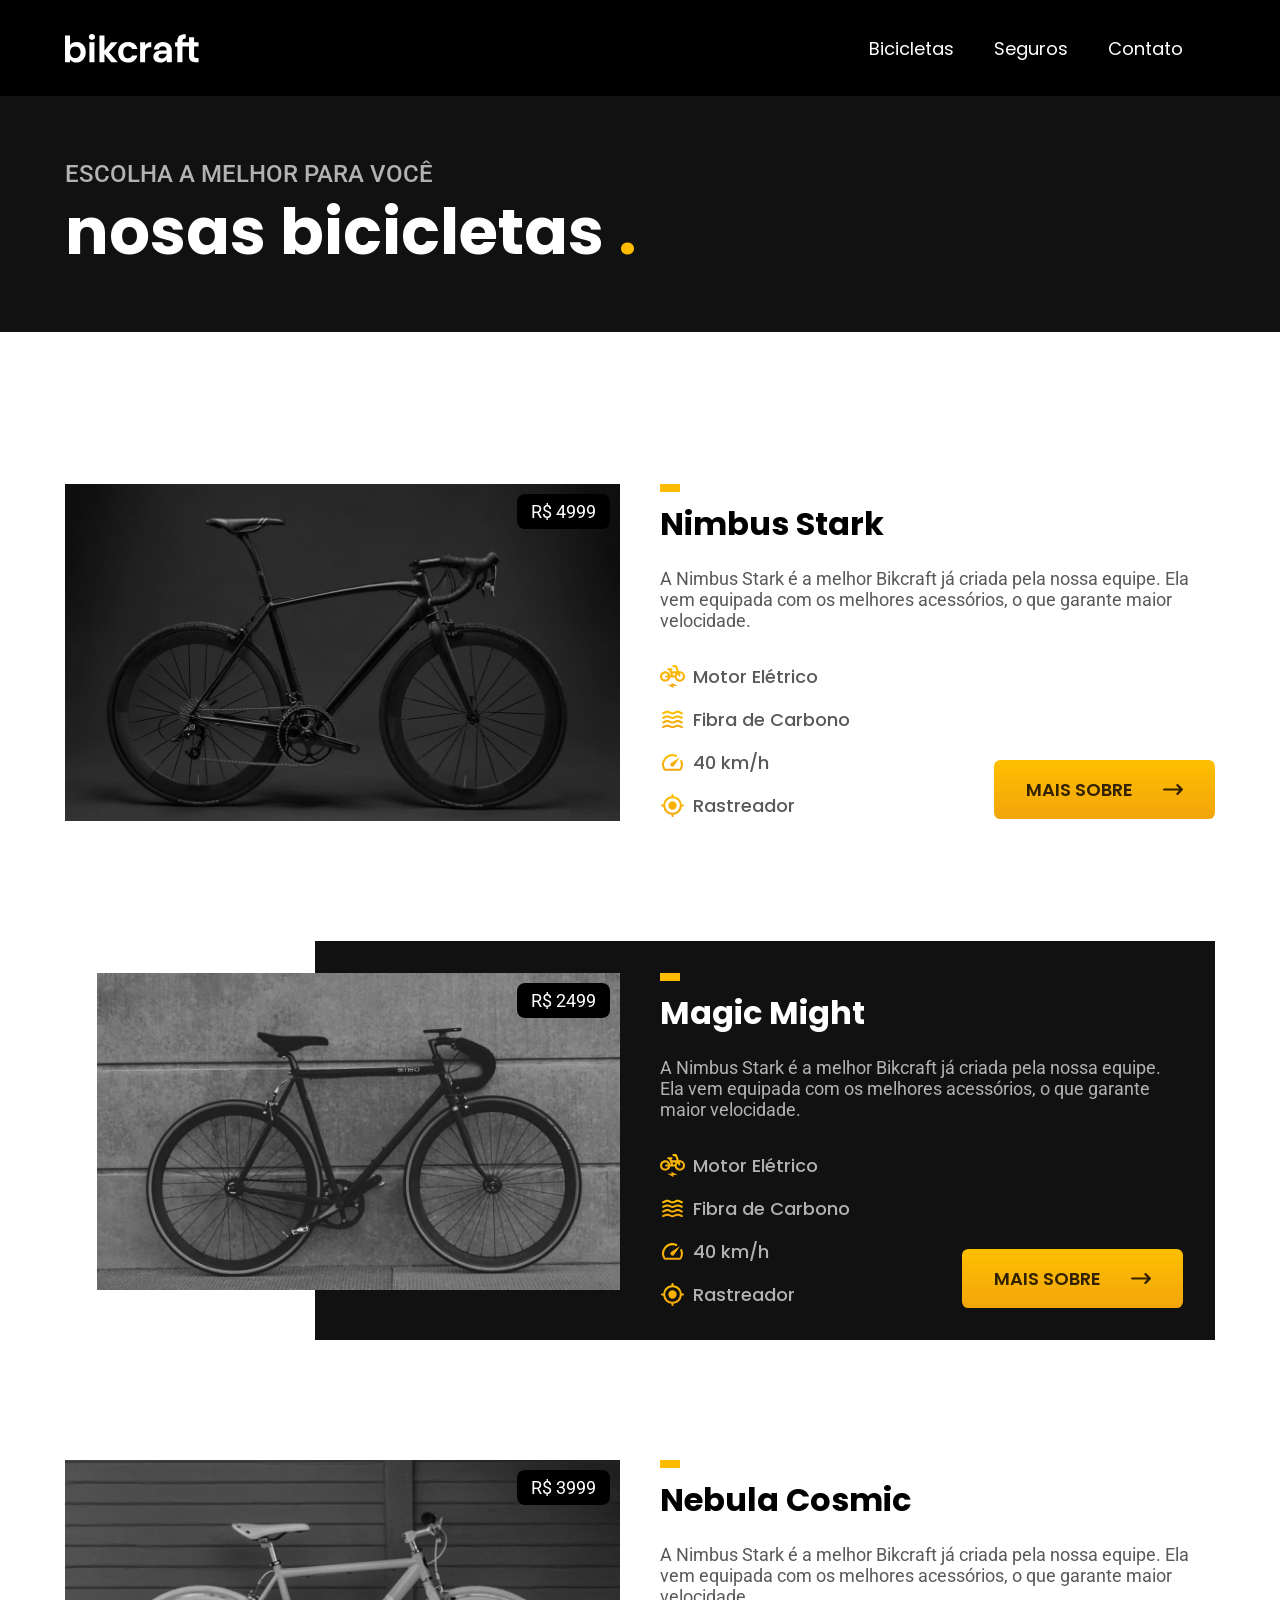
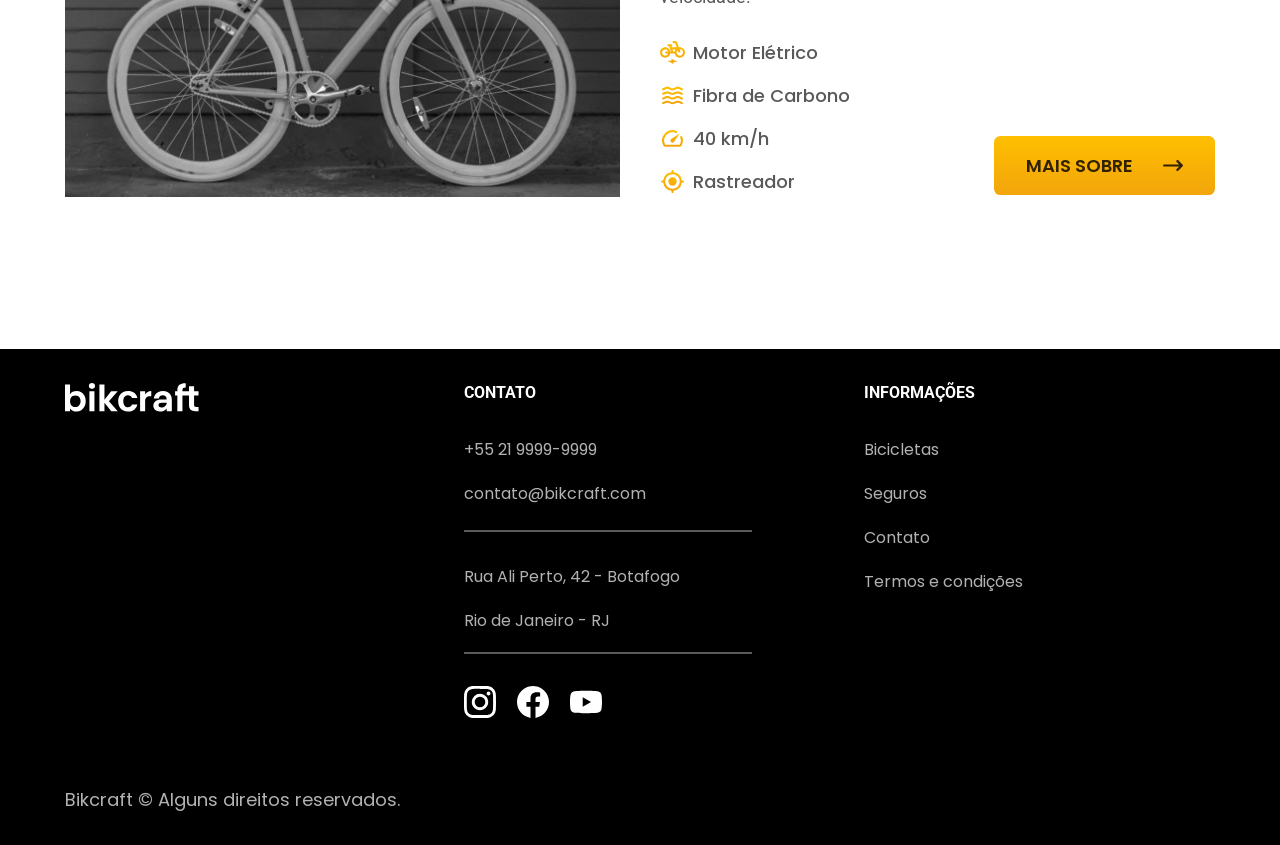
==== bicicletasHtml/bicicletas.html @ 87dbaba5 "pagina html bicicletas concluida" ====
<!DOCTYPE html>
<html lang="pt-br">

<head>
  <meta charset="UTF-8">
  <meta name="description" content="Bicicletas elétricas de alta precisão e qualidade, feitas sob medida para o cliente. Explore o mundo na sua velocidade com a Bikcraft.">
  <link rel="stylesheet" href="../css/style.css">
  <link rel="icon" href="../img/icones/eletrica.svg" type="image/SVG+XML">
  <meta name="viewport" content="width=device-width, initial-scale=1.0">
  <link rel="preconnect" href="https://fonts.googleapis.com">
  <link rel="preconnect" href="https://fonts.gstatic.com" crossorigin>
  <link href="https://fonts.googleapis.com/css2?family=Poppins:ital,wght@0,100;0,200;0,300;0,400;0,500;0,600;0,700;0,800;0,900;1,100;1,200;1,300;1,400;1,500;1,600;1,700;1,800;1,900&family=Roboto:ital,wght@0,100..900;1,100..900&display=swap" rel="stylesheet">
  <link href="https://fonts.googleapis.com/css2?family=Merriweather:ital,opsz,wght@0,18..144,300..900;1,18..144,300..900&display=swap" rel="stylesheet">
  <title>Bikcraft - Bicicletas</title>
</head>

<body>
  <header class="header-principal bg-dark">
    <div class="header-container  container">

      <a href="../index.html">
        <img src="../img/bikcraft.svg" alt="Logo bikcraft">
      </a>
      <nav aria-label="navegação primária">
        <ul class="lista-navegacao font-primaria">
          <li><a class="font-1-m" href="#">Bicicletas</a></li>
          <li><a class="font-1-m" href="#">Seguros</a></li>
          <li><a class="font-1-m" href="#">Contato</a></li>
        </ul>
      </nav>
    </div>
  </header>
  <main class="bg-dark-02">
    <div class="container nossas-bicicletas">
      <p class="uppercase c-5 font-secundaria font-2-l-b  mb-2">Escolha a melhor para você</p>
      <h1 class="font-1-xxl font-primaria c-w">nosas bicicletas <span class="detalhe-dot">.</span></h1>
    </div>
  </main>
  <section class="container">
    <ul class="lista-bikcrafts-bicicletas mb-12">
      <li>
        <div class="img-bicicletas-bikcraft">

          <img src="../img/bicicletas/nimbus.jpg" alt="Bikcraft nimbus">
          <span class="font-secundaria font-2-m preco-bicicletas c-w">R$ 4999</span>
        </div>
        <div class="conteudo-bicicletas">
          <h2 class="font-1-xl font-primaria mb-5">Nimbus Stark</h2>
          <p class="font-2-m c-8 font-secundaria mb-7">

            A Nimbus Stark é a melhor Bikcraft já criada pela nossa equipe. Ela vem equipada com os melhores acessórios, o que garante maior velocidade.
          </p>

          <ul class="c-8 font-1-m font-primaria lista-bicicletas-atributo">
            <div>
              <li class="eletrico-lista-img">Motor Elétrico</li>
              <li class="fibra-lista-img">Fibra de Carbono</li>
              <li class="velocidade-lista-img">40 km/h</li>
              <li class="rastreador-lista-img">Rastreador</li>
            </div>
            <a href="" class="btn-principal font-primaria uppercase btn-img-seta">Mais sobre</a>
          </ul>
        </div>
      </li>
    </ul>
    <ul class="lista-bikcrafts-bicicletas mb-12 box-shadow-bicicleta">
      <li>
        <div class="img-bicicletas-bikcraft">

          <img src="../img/bicicletas/magic.jpg" alt="Bikcraft magic might">
          <span class="font-secundaria font-2-m preco-bicicletas c-w">R$ 2499</span>
        </div>
        <div class="conteudo-bicicletas">
          <h2 class="font-1-xl font-primaria mb-5 c-w">Magic Might</h2>
          <p class="font-2-m c-5 font-secundaria mb-7">

            A Nimbus Stark é a melhor Bikcraft já criada pela nossa equipe. Ela vem equipada com os melhores acessórios, o que garante maior velocidade.
          </p>

          <ul class="c-5 font-1-m font-primaria lista-bicicletas-atributo">
            <div>
              <li class="eletrico-lista-img">Motor Elétrico</li>
              <li class="fibra-lista-img">Fibra de Carbono</li>
              <li class="velocidade-lista-img">40 km/h</li>
              <li class="rastreador-lista-img">Rastreador</li>
            </div>
            <a href="" class="btn-principal font-primaria uppercase btn-img-seta">Mais sobre</a>
          </ul>
        </div>
      </li>
    </ul>
    <ul class="lista-bikcrafts-bicicletas">
      <li>
        <div class="img-bicicletas-bikcraft">

          <img src="../img/bicicletas/nebula.jpg" alt="Bikcraft nebula cosmic">
          <span class="font-secundaria font-2-m preco-bicicletas c-w">R$ 3999</span>
        </div>
        <div class="conteudo-bicicletas">
          <h2 class="font-1-xl font-primaria mb-5">Nebula Cosmic</h2>
          <p class="font-2-m c-8 font-secundaria mb-7">

            A Nimbus Stark é a melhor Bikcraft já criada pela nossa equipe. Ela vem equipada com os melhores acessórios, o que garante maior velocidade.
          </p>

          <ul class="c-8 font-1-m font-primaria lista-bicicletas-atributo">
            <div>
              <li class="eletrico-lista-img">Motor Elétrico</li>
              <li class="fibra-lista-img">Fibra de Carbono</li>
              <li class="velocidade-lista-img">40 km/h</li>
              <li class="rastreador-lista-img">Rastreador</li>
            </div>
            <a href="" class="btn-principal font-primaria uppercase btn-img-seta">Mais sobre</a>
          </ul>
        </div>
      </li>
    </ul>
  </section>
  <footer class="bg-dark">
    <div class="container footer">
      <a href="../index.html">
        <img src="../img/bikcraft.svg" alt="">
      </a>
      <div class="contato">
        <h3 class="uppercase font-secundaria font-2-s c-w mb-7">Contato</h3>

        <ul class="contato-lista c-5 font-primaria">
          <li>+55 21 9999-9999</li>
          <li>contato@bikcraft.com</li>
        </ul>
        <ul class="lista-endereco c-5 font-primaria">
          <li>Rua Ali Perto, 42 - Botafogo</li>
          <li>Rio de Janeiro - RJ</li>
        </ul>
        <ul class="lista-redes">
          <li><img src="../img/redes/instagram.svg" alt=""></li>
          <li><img src="../img/redes/facebook.svg" alt=""></li>
          <li><img src="../img/redes/youtube.svg" alt=""></li>
        </ul>
      </div>
      <div class="informacoes">
        <h3 class="uppercase font-secundaria font-2-s c-w mb-7">Informações</h3>
        <ul class="lista-links-info c-5 font-primaria">
          <li><a href="./bicicletas.html">Bicicletas</a></li>
          <li><a href="#">Seguros</a></li>
          <li><a href="#">Contato</a></li>
          <li><a href="#">Termos e condições</a></li>
        </ul>
      </div>
      <p class="c-5 font-2-m font-primaria">Bikcraft © Alguns direitos reservados.</p>
    </div>
  </footer>
</body>

</html>
---- css/style.css ----
@import url("./guiaEstilos.css");
@import url("./reset.css");
@import url("./global.css");
@import url("./header.css");
@import url("./main.css");
@import url("./escolha.css");
@import url("./tecnlogia.css");
@import url("./parceiros.css");
@import url("./depoimento.css");
@import url("./seguro.css");
@import url("./footer.css");
@import url("../css/bicicletas/bicicletas.css");
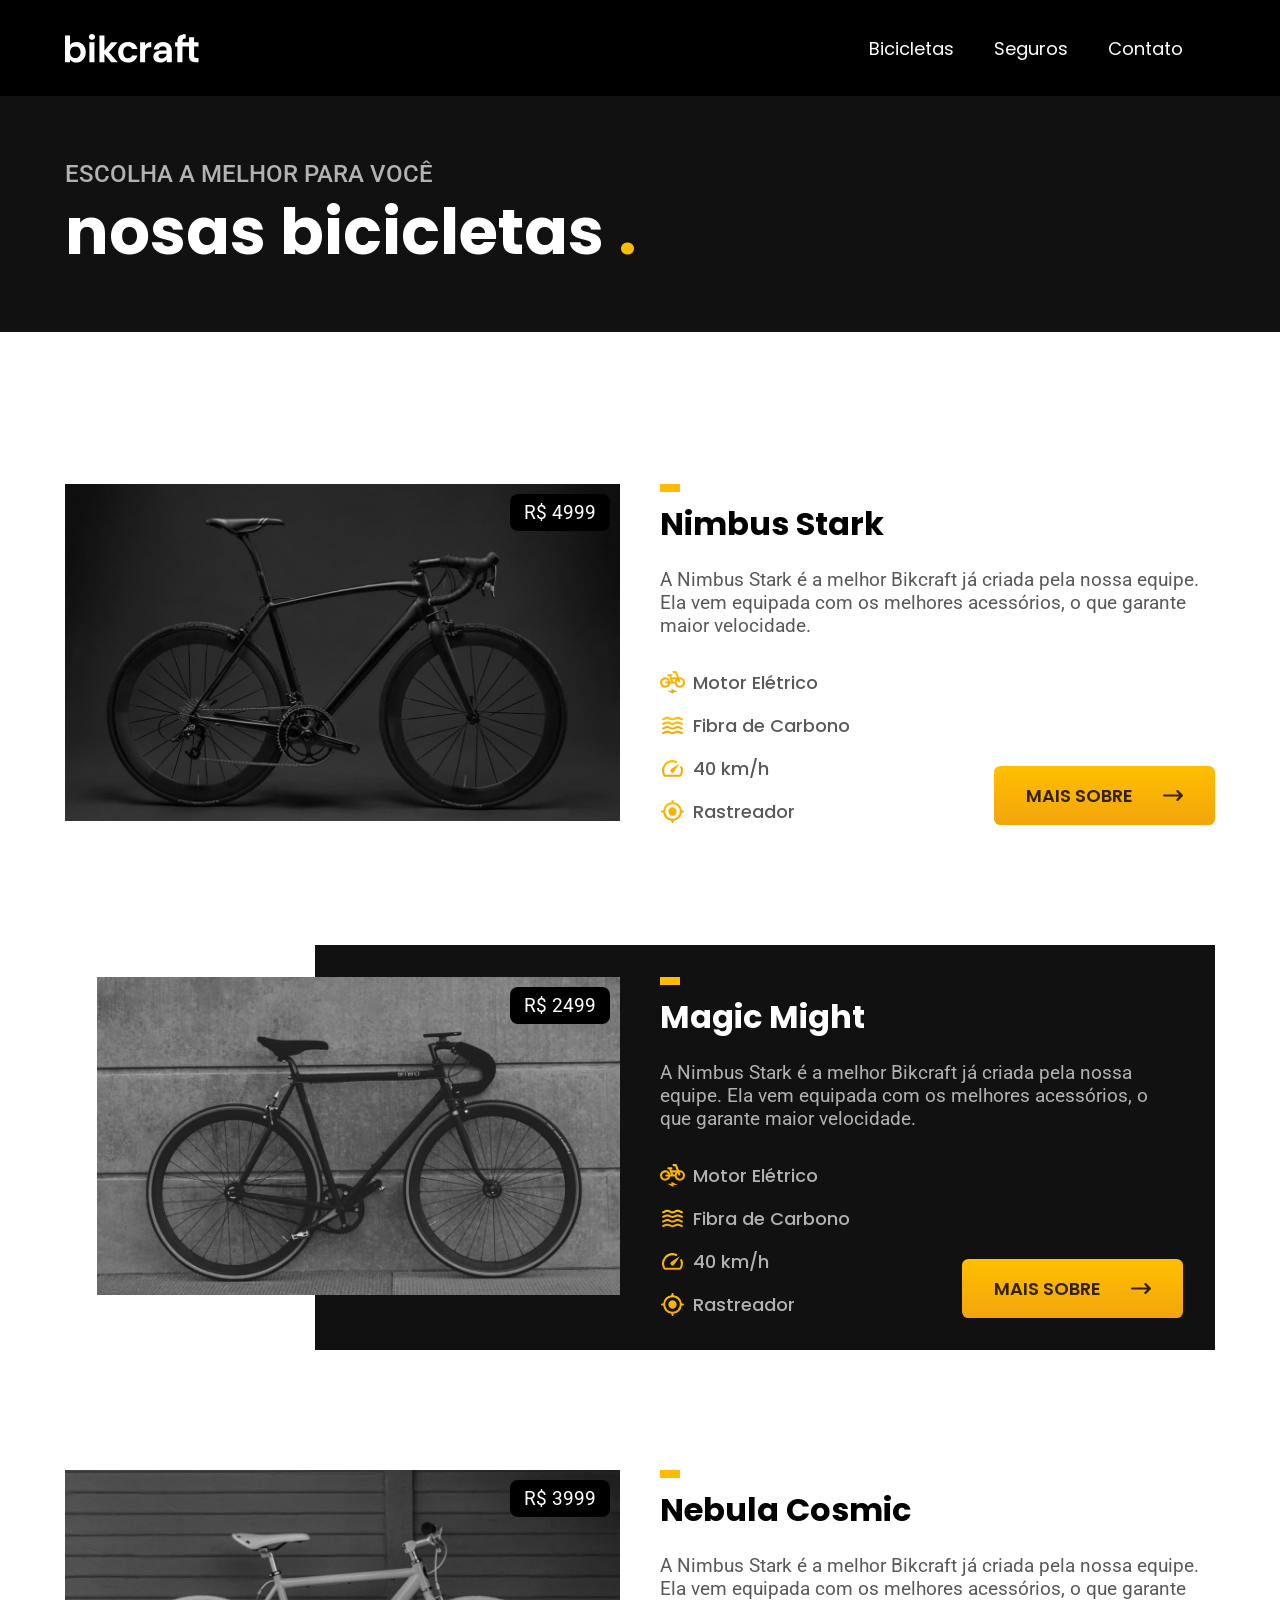
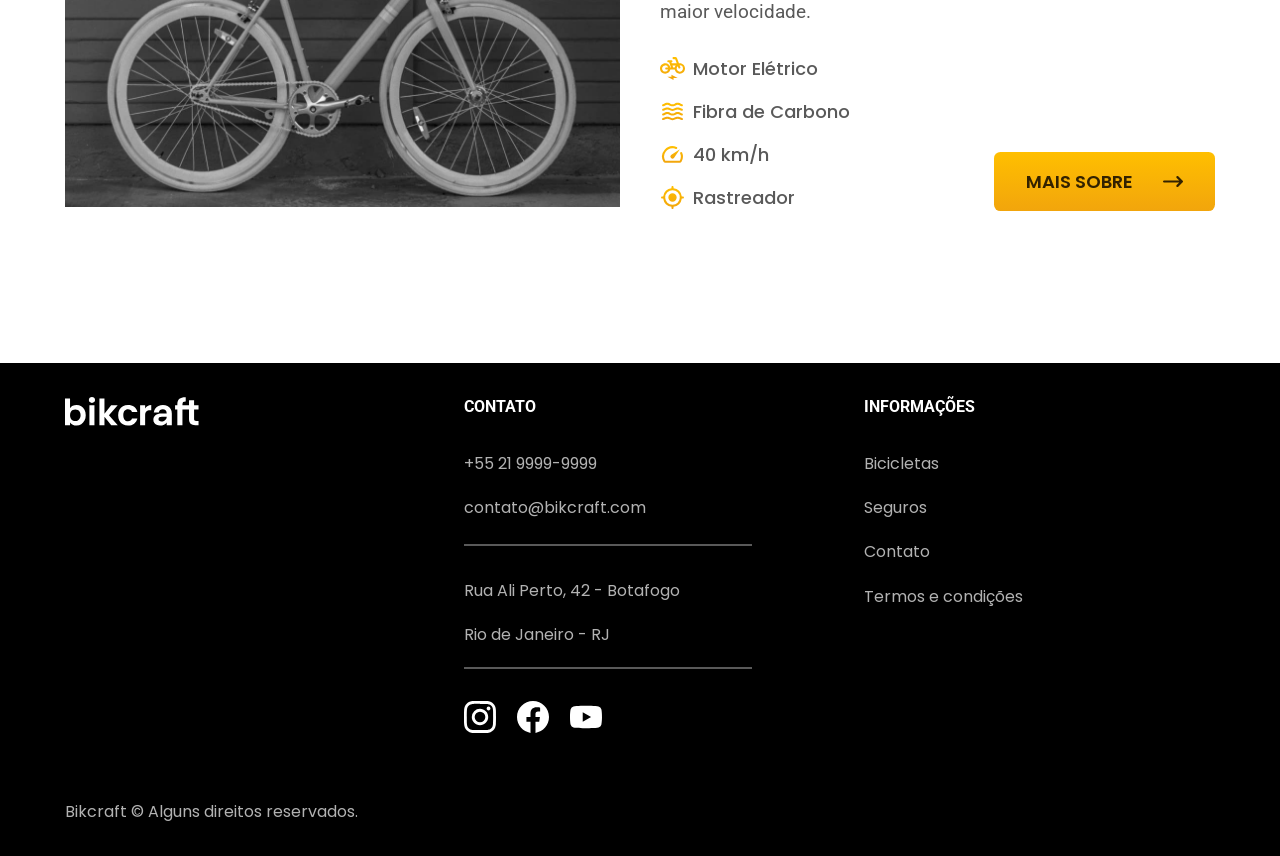
==== commit 336175ed: "Pagina seguro concluida" ====
--- a/bicicletasHtml/bicicletas.html
+++ b/bicicletasHtml/bicicletas.html
@@ -147,7 +147,7 @@
           <li><a href="#">Termos e condições</a></li>
         </ul>
       </div>
-      <p class="c-5 font-2-m font-primaria">Bikcraft © Alguns direitos reservados.</p>
+      <p class="c-5  font-2-s font-primaria copyright">Bikcraft © Alguns direitos reservados.</p>
     </div>
   </footer>
 </body>
--- a/css/style.css
+++ b/css/style.css
@@ -10,3 +10,6 @@
 @import url("./seguro.css");
 @import url("./footer.css");
 @import url("../css/bicicletas/bicicletas.css");
+@import url("../css/bicicletas/interna/interna.css");
+@import url("../css/seguroPage/seguroVantagens.css");
+@import url("../css/seguroPage/perguntas.css");
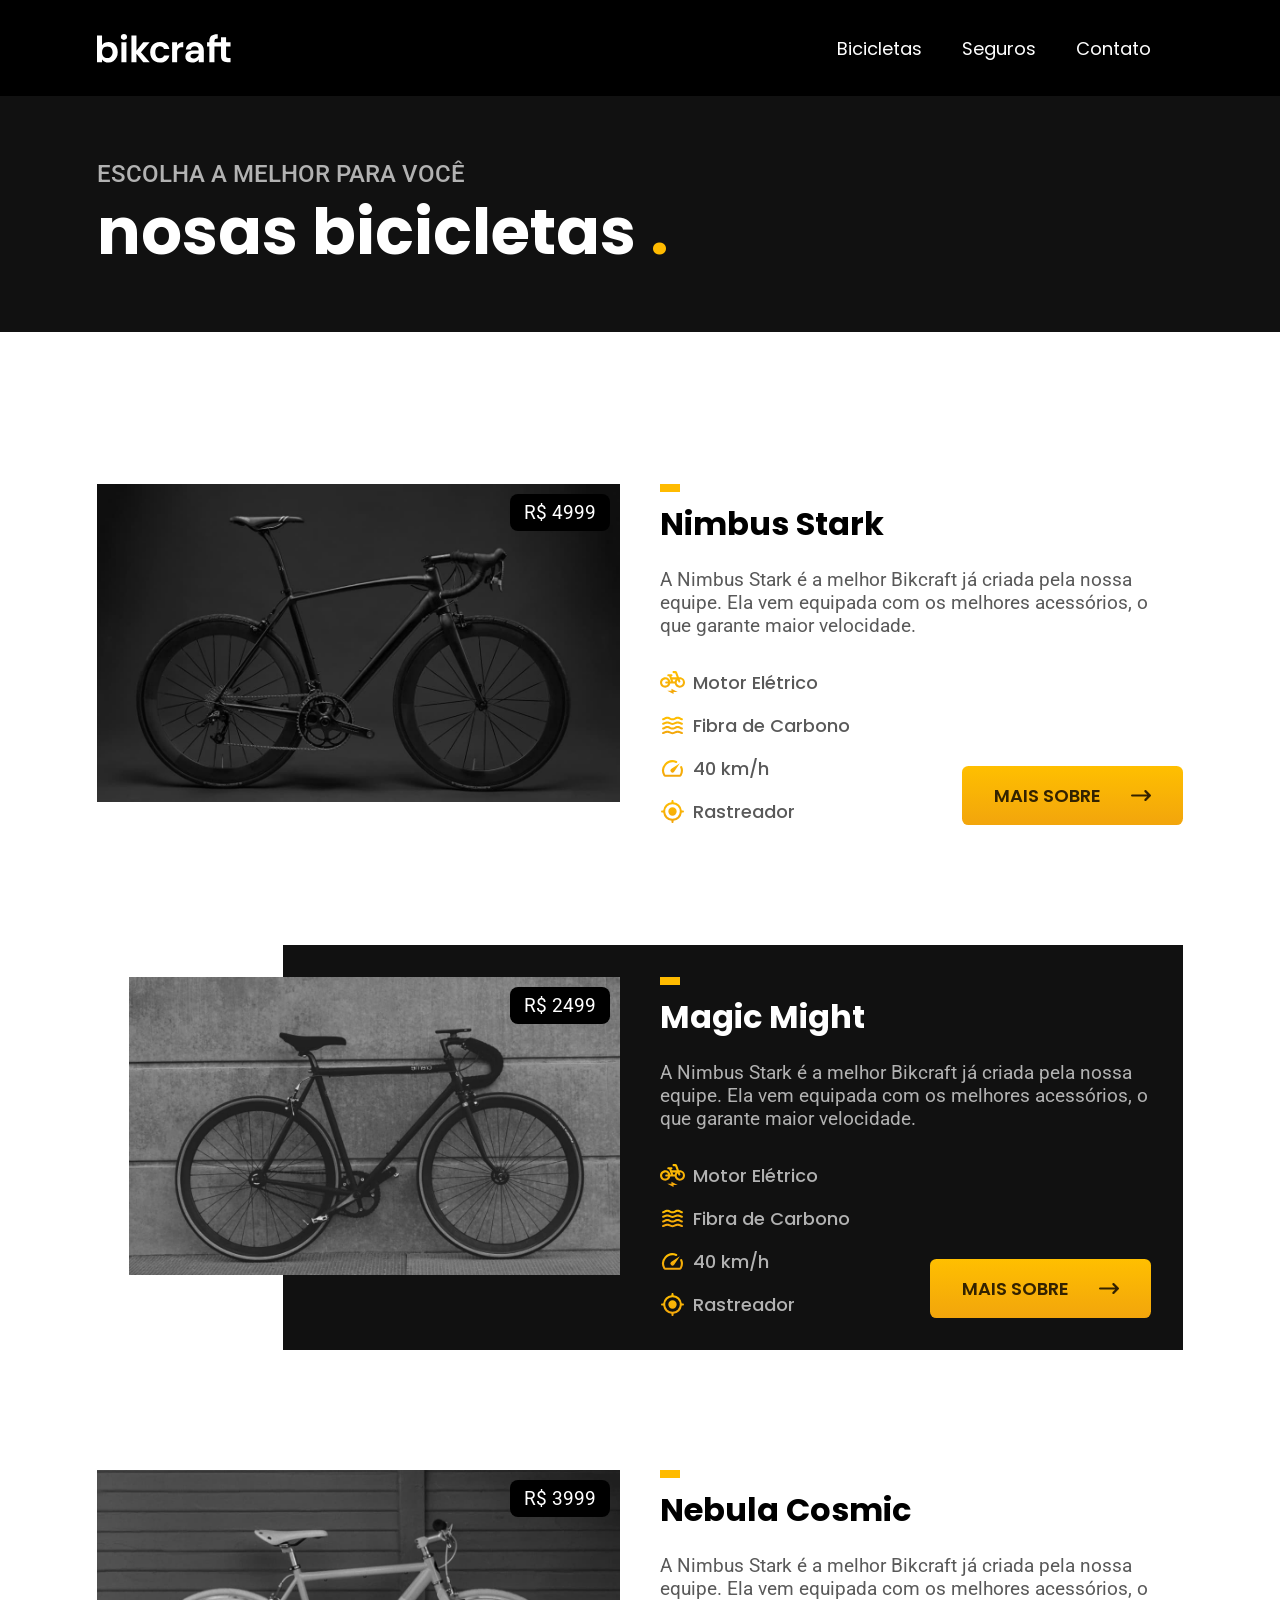
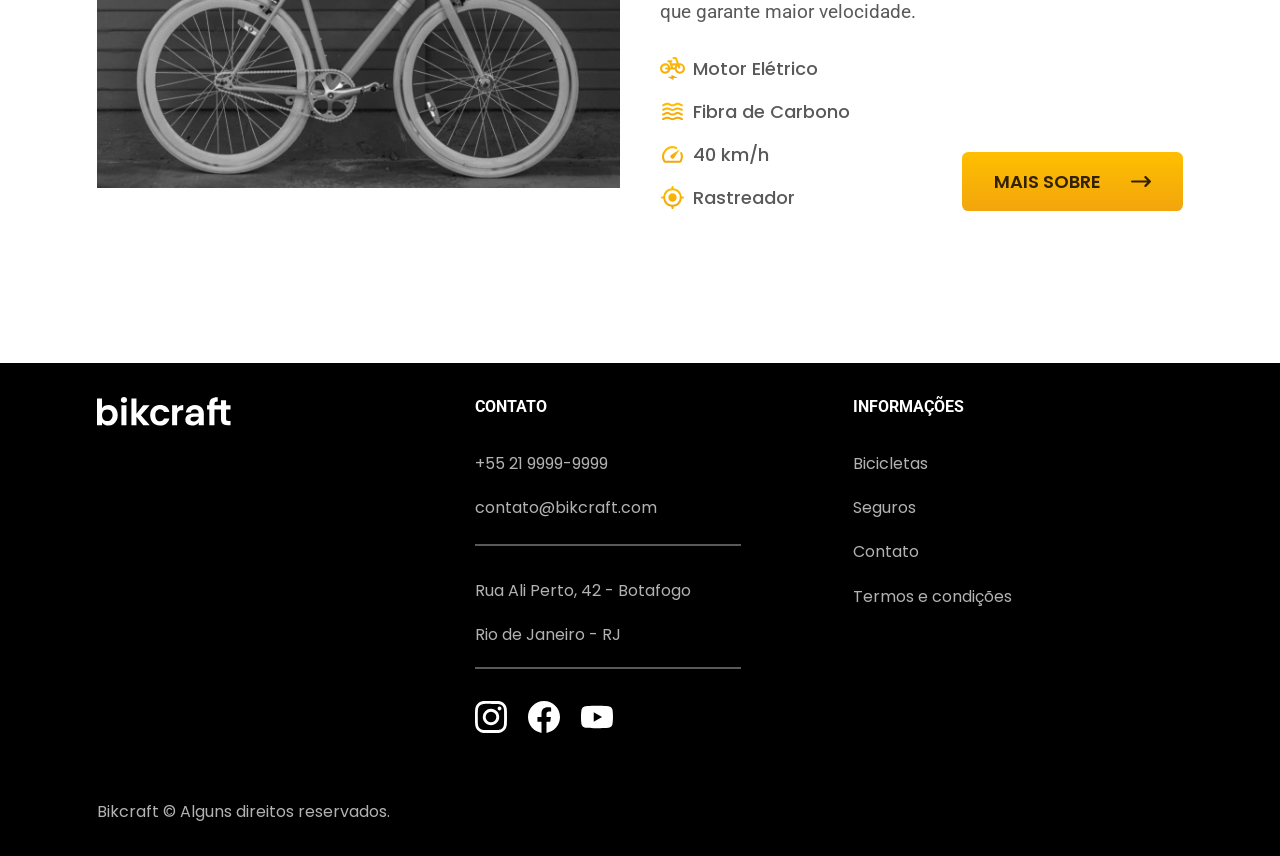
==== commit 1e991f1d: "Links linkado nas páginas" ====
--- a/bicicletasHtml/bicicletas.html
+++ b/bicicletasHtml/bicicletas.html
@@ -23,9 +23,9 @@
       </a>
       <nav aria-label="navegação primária">
         <ul class="lista-navegacao font-primaria">
-          <li><a class="font-1-m" href="#">Bicicletas</a></li>
-          <li><a class="font-1-m" href="#">Seguros</a></li>
-          <li><a class="font-1-m" href="#">Contato</a></li>
+          <li><a class="font-1-m" href="./bicicletas.html">Bicicletas</a></li>
+          <li><a class="font-1-m" href="./seguro.html">Seguros</a></li>
+          <li><a class="font-1-m" href="./contato.html">Contato</a></li>
         </ul>
       </nav>
     </div>
@@ -58,7 +58,7 @@
               <li class="velocidade-lista-img">40 km/h</li>
               <li class="rastreador-lista-img">Rastreador</li>
             </div>
-            <a href="" class="btn-principal font-primaria uppercase btn-img-seta">Mais sobre</a>
+            <a href="./interna/bicicleta.html" class="btn-principal font-primaria uppercase btn-img-seta">Mais sobre</a>
           </ul>
         </div>
       </li>
@@ -84,7 +84,7 @@
               <li class="velocidade-lista-img">40 km/h</li>
               <li class="rastreador-lista-img">Rastreador</li>
             </div>
-            <a href="" class="btn-principal font-primaria uppercase btn-img-seta">Mais sobre</a>
+            <a href="./interna/bicicleta.html" class="btn-principal font-primaria uppercase btn-img-seta">Mais sobre</a>
           </ul>
         </div>
       </li>
@@ -110,7 +110,7 @@
               <li class="velocidade-lista-img">40 km/h</li>
               <li class="rastreador-lista-img">Rastreador</li>
             </div>
-            <a href="" class="btn-principal font-primaria uppercase btn-img-seta">Mais sobre</a>
+            <a href="./interna/bicicleta.html" class="btn-principal font-primaria uppercase btn-img-seta">Mais sobre</a>
           </ul>
         </div>
       </li>
@@ -142,9 +142,9 @@
         <h3 class="uppercase font-secundaria font-2-s c-w mb-7">Informações</h3>
         <ul class="lista-links-info c-5 font-primaria">
           <li><a href="./bicicletas.html">Bicicletas</a></li>
-          <li><a href="#">Seguros</a></li>
-          <li><a href="#">Contato</a></li>
-          <li><a href="#">Termos e condições</a></li>
+          <li><a href="./seguro.html">Seguros</a></li>
+          <li><a href="./contato.html">Contato</a></li>
+          <li><a href="./termos.html">Termos e condições</a></li>
         </ul>
       </div>
       <p class="c-5  font-2-s font-primaria copyright">Bikcraft © Alguns direitos reservados.</p>
--- a/css/style.css
+++ b/css/style.css
@@ -13,3 +13,8 @@
 @import url("../css/bicicletas/interna/interna.css");
 @import url("../css/seguroPage/seguroVantagens.css");
 @import url("../css/seguroPage/perguntas.css");
+@import url("../css/contato/contato.css");
+@import url("../css/formulario/formulario.css");
+@import url("../css/contato/localizacao.css");
+@import url("../css/orcamento/orcamento.css");
+@import url("../css/termos/termos.css");
